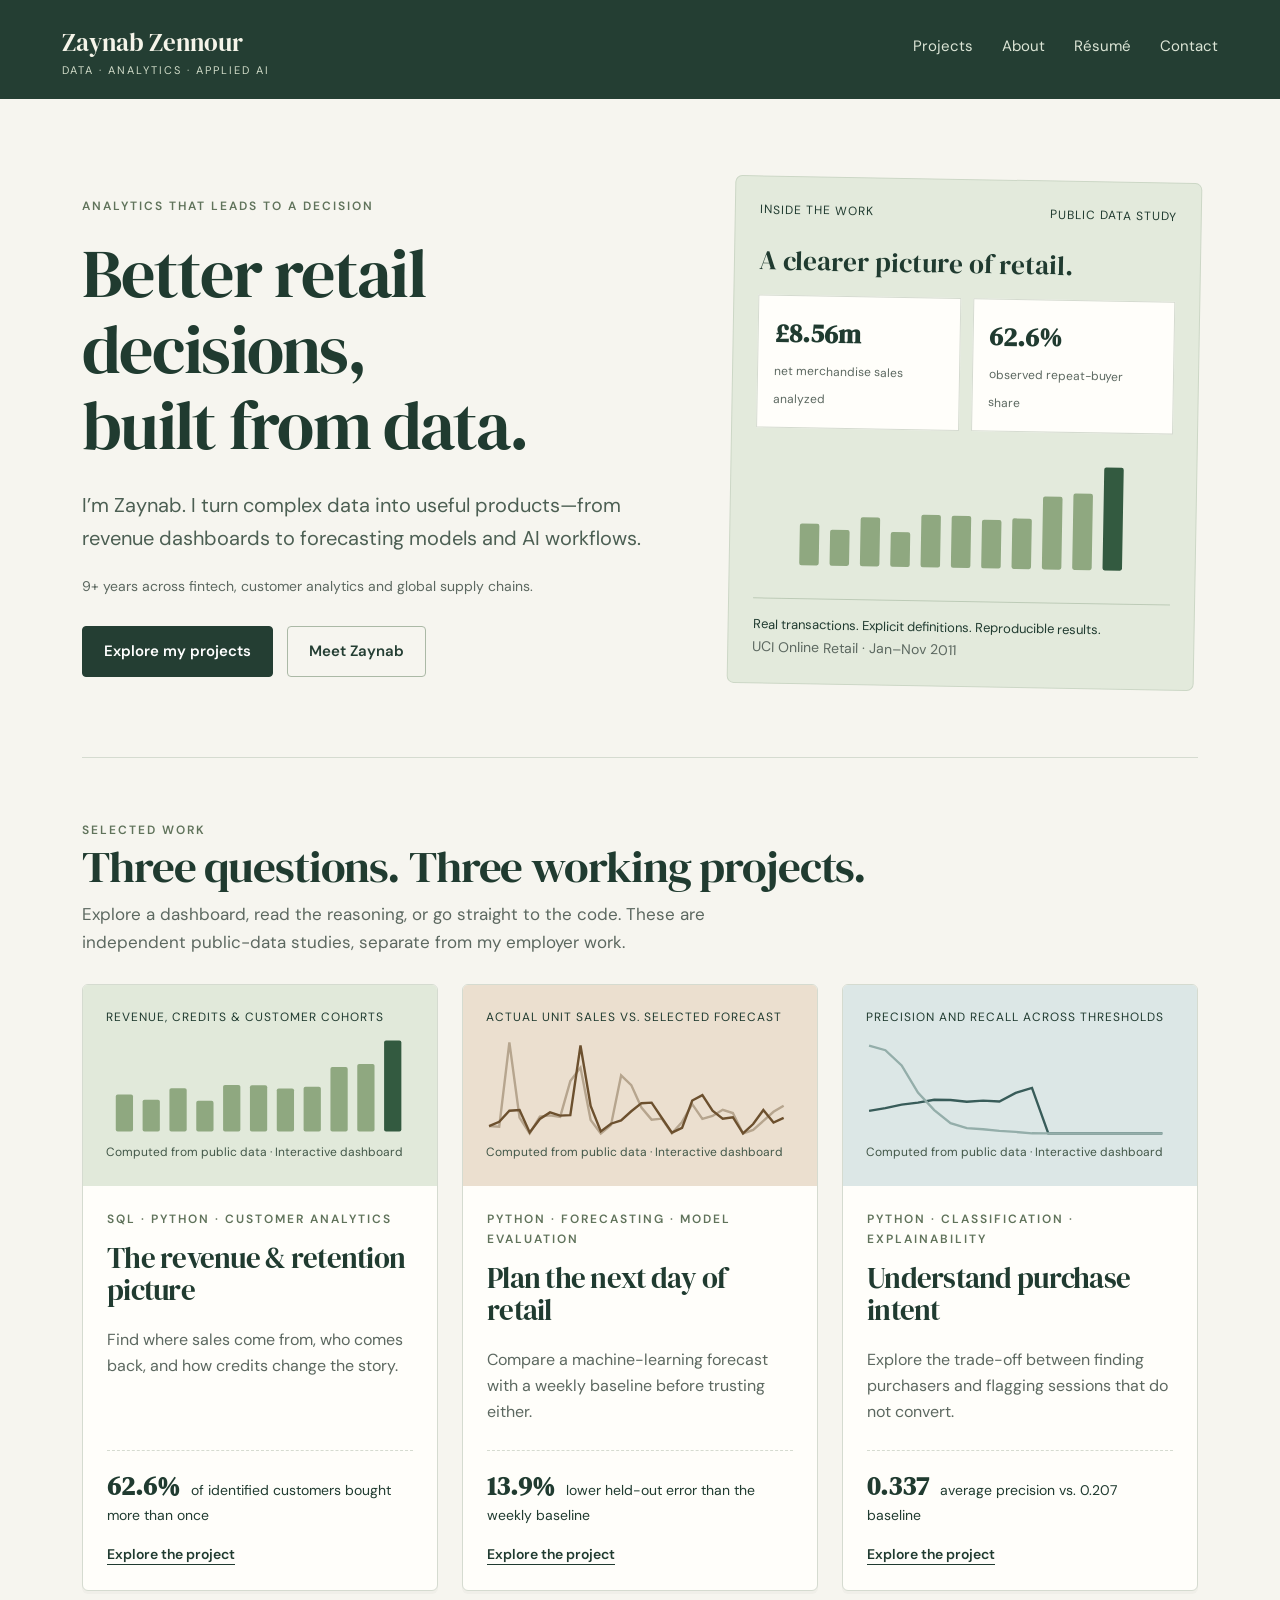
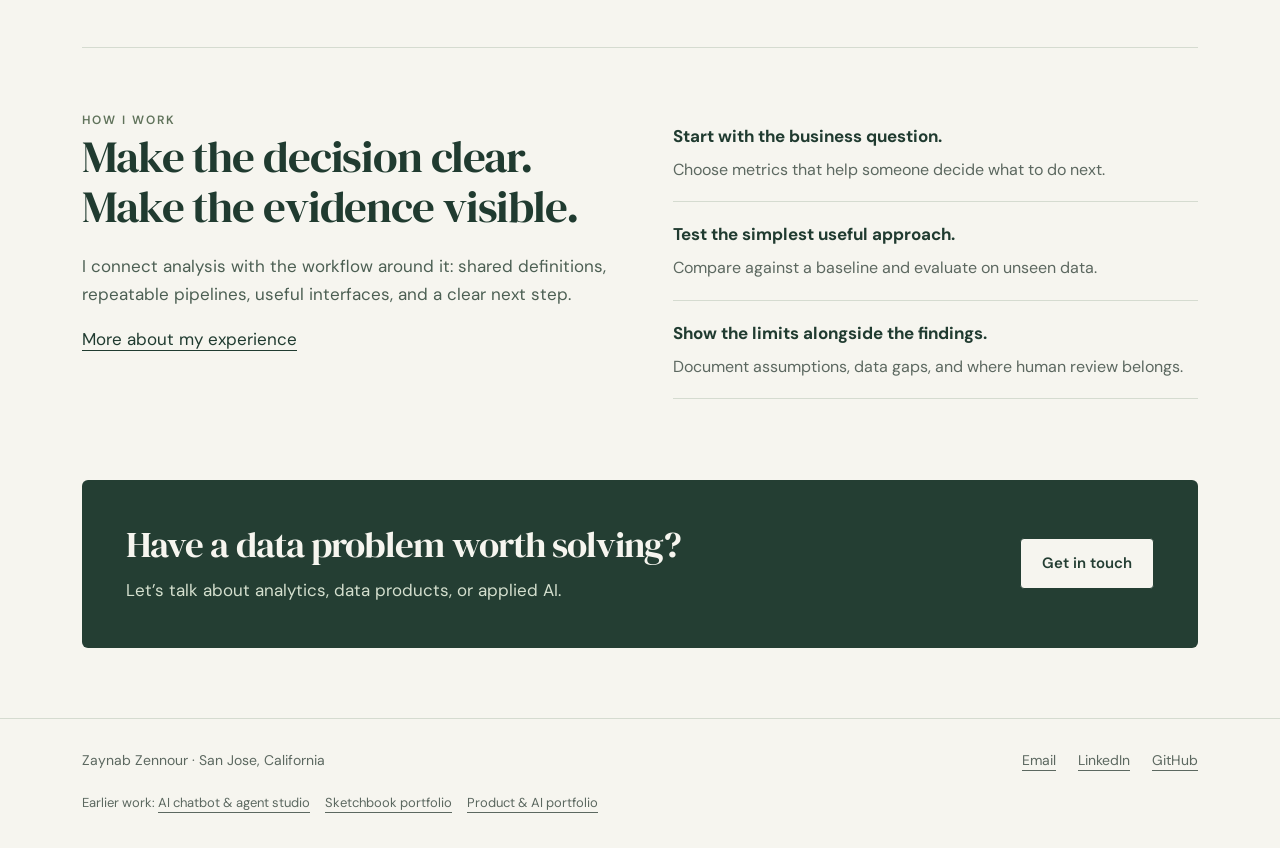
==== index.html @ 87b40669 "Publish retail and ecommerce portfolio with interactive case studies Add the separate portfolio, sha" ====
<!doctype html><html lang="en"><head><meta charset="utf-8"><meta name="viewport" content="width=device-width, initial-scale=1"><meta name="theme-color" content="#243e33"><meta name="description" content="Zaynab Zennour builds data products for retail, ecommerce and operations. Explore reproducible analytics and machine-learning projects with interactive dashboards."><meta property="og:title" content="Data, analytics &amp; applied AI · Zaynab Zennour"><meta property="og:description" content="Clear questions. Working projects. Evidence you can explore."><title>Data, analytics &amp; applied AI · Zaynab Zennour</title><link rel="icon" href="favicon.svg"><link rel="stylesheet" href="style.css"><link rel="canonical" href="https://hellozaynabz-art.github.io/commerce-data-portfolio/index.html"></head><body><a class="skip" href="#main">Skip to content</a><header class="site-head"><div class="nav-wrap"><a class="brand" href="index.html">Zaynab Zennour<small>DATA · ANALYTICS · APPLIED AI</small></a><nav aria-label="Main navigation"><a href="projects.html">Projects</a><a href="about.html">About</a><a href="resume.pdf">Résumé</a><a href="contact.html">Contact</a></nav></div></header><main id="main" class="wrap"><section class="hero hero-grid"><div><span class="eyebrow">Analytics that leads to a decision</span><h1>Better retail decisions,<br>built from data.</h1><p class="lead">I’m Zaynab. I turn complex data into useful products—from revenue dashboards to forecasting models and AI workflows.</p><p class="subtle">9+ years across fintech, customer analytics and global supply chains.</p><div class="actions"><a class="button" href="projects.html">Explore my projects</a><a class="button secondary" href="about.html">Meet Zaynab</a></div></div><div class="hero-art" aria-label="Preview of the retail revenue project"><div class="art-label"><span>Inside the work</span><span>Public data study</span></div><div class="mini-title">A clearer picture of retail.</div><div class="mini-grid"><div class="mini-tile"><strong>£8.56m</strong><span>net merchandise sales analyzed</span></div><div class="mini-tile"><strong>62.6%</strong><span>observed repeat-buyer share</span></div></div><svg viewBox="0 0 315 120" role="img" aria-label="Monthly net sales, January to November 2011"><rect x="7" y="69.51" width="18" height="38.49" rx="2" fill="#8fa880"/><rect x="35" y="74.78" width="18" height="33.22" rx="2" fill="#8fa880"/><rect x="63" y="62.80" width="18" height="45.20" rx="2" fill="#8fa880"/><rect x="91" y="75.93" width="18" height="32.07" rx="2" fill="#8fa880"/><rect x="119" y="59.38" width="18" height="48.62" rx="2" fill="#8fa880"/><rect x="147" y="59.84" width="18" height="48.16" rx="2" fill="#8fa880"/><rect x="175" y="63.06" width="18" height="44.94" rx="2" fill="#8fa880"/><rect x="203" y="61.37" width="18" height="46.63" rx="2" fill="#8fa880"/><rect x="231" y="40.73" width="18" height="67.27" rx="2" fill="#8fa880"/><rect x="259" y="37.47" width="18" height="70.53" rx="2" fill="#8fa880"/><rect x="287" y="13.00" width="18" height="95.00" rx="2" fill="#335a40"/></svg><div class="art-foot">Real transactions. Explicit definitions. Reproducible results.<br><span class="subtle">UCI Online Retail · Jan–Nov 2011</span></div></div></section><section class="section"><div class="section-top"><div><span class="eyebrow">Selected work</span><h2>Three questions. Three working projects.</h2><p>Explore a dashboard, read the reasoning, or go straight to the code. These are independent public-data studies, separate from my employer work.</p></div></div><div class="project-grid"><article class="project-card" data-category="analytics"><a href="revenue-retention.html"><div class="preview "><div class="top">Revenue, credits & customer cohorts</div><svg viewBox="0 0 315 120" role="img" aria-label="Monthly net sales, January to November 2011"><rect x="7" y="69.51" width="18" height="38.49" rx="2" fill="#8fa880"/><rect x="35" y="74.78" width="18" height="33.22" rx="2" fill="#8fa880"/><rect x="63" y="62.80" width="18" height="45.20" rx="2" fill="#8fa880"/><rect x="91" y="75.93" width="18" height="32.07" rx="2" fill="#8fa880"/><rect x="119" y="59.38" width="18" height="48.62" rx="2" fill="#8fa880"/><rect x="147" y="59.84" width="18" height="48.16" rx="2" fill="#8fa880"/><rect x="175" y="63.06" width="18" height="44.94" rx="2" fill="#8fa880"/><rect x="203" y="61.37" width="18" height="46.63" rx="2" fill="#8fa880"/><rect x="231" y="40.73" width="18" height="67.27" rx="2" fill="#8fa880"/><rect x="259" y="37.47" width="18" height="70.53" rx="2" fill="#8fa880"/><rect x="287" y="13.00" width="18" height="95.00" rx="2" fill="#335a40"/></svg><small>Computed from public data · Interactive dashboard</small></div><div class="card-copy"><span class="eyebrow">SQL · Python · Customer analytics</span><h3>The revenue & retention picture</h3><p>Find where sales come from, who comes back, and how credits change the story.</p><div class="card-stat"><strong>62.6%</strong> of identified customers bought more than once</div><span class="card-link">Explore the project</span></div></a></article><article class="project-card" data-category="forecasting"><a href="demand-planning.html"><div class="preview copper"><div class="top">Actual unit sales vs. selected forecast</div><svg viewBox="0 0 315 120" role="img" aria-label="Actual and forecast unit sales over November 2011"><polyline points="0.00,102.41 10.60,103.04 21.20,15.00 31.80,93.42 42.40,110.00 53.00,92.48 63.60,91.17 74.20,92.68 84.80,55.44 95.40,41.26 106.00,95.88 116.60,110.00 127.20,101.42 137.80,49.47 148.40,59.57 159.00,83.06 169.60,95.61 180.20,94.62 190.80,110.00 201.40,98.02 212.00,79.45 222.60,94.93 233.20,91.74 243.80,85.31 254.40,88.76 265.00,110.00 275.60,106.34 286.20,96.92 296.80,87.45 307.40,81.07" fill="none" stroke="#b6a58e" stroke-width="2.5"/><polyline points="0.00,102.34 10.60,97.82 21.20,86.36 31.80,85.55 42.40,108.92 53.00,94.97 63.60,88.09 74.20,91.46 84.80,90.86 95.40,18.25 106.00,81.30 116.60,107.93 127.20,99.88 137.80,96.36 148.40,86.88 159.00,78.45 169.60,77.86 180.20,93.63 190.80,109.25 201.40,104.21 212.00,75.70 222.60,70.10 233.20,86.27 243.80,94.56 254.40,93.10 265.00,110.00 275.60,100.22 286.20,85.57 296.80,98.69 307.40,93.78" fill="none" stroke="#6c502e" stroke-width="2.5"/></svg><small>Computed from public data · Interactive dashboard</small></div><div class="card-copy"><span class="eyebrow">Python · Forecasting · Model evaluation</span><h3>Plan the next day of retail</h3><p>Compare a machine-learning forecast with a weekly baseline before trusting either.</p><div class="card-stat"><strong>13.9%</strong> lower held-out error than the weekly baseline</div><span class="card-link">Explore the project</span></div></a></article><article class="project-card" data-category="machine-learning"><a href="conversion-intelligence.html"><div class="preview blue"><div class="top">Precision and recall across thresholds</div><svg viewBox="0 0 315 120" role="img" aria-label="Precision and recall across decision thresholds"><polyline points="0.00,86.55 17.00,83.63 34.00,79.90 51.00,77.84 68.00,74.85 85.00,75.13 102.00,76.98 119.00,75.74 136.00,76.69 153.00,67.78 170.00,62.50 187.00,110.00 204.00,110.00 221.00,110.00 238.00,110.00 255.00,110.00 272.00,110.00 289.00,110.00 306.00,110.00" fill="none" stroke="#385c59" stroke-width="2.5"/><polyline points="0.00,18.31 17.00,23.18 34.00,39.04 51.00,67.46 68.00,85.76 85.00,99.39 102.00,104.45 119.00,105.72 136.00,107.37 153.00,108.44 170.00,109.90 187.00,110.00 204.00,110.00 221.00,110.00 238.00,110.00 255.00,110.00 272.00,110.00 289.00,110.00 306.00,110.00" fill="none" stroke="#94aeaa" stroke-width="2.5"/></svg><small>Computed from public data · Interactive dashboard</small></div><div class="card-copy"><span class="eyebrow">Python · Classification · Explainability</span><h3>Understand purchase intent</h3><p>Explore the trade-off between finding purchasers and flagging sessions that do not convert.</p><div class="card-stat"><strong>0.337</strong> average precision vs. 0.207 baseline</div><span class="card-link">Explore the project</span></div></a></article></div></section><section class="section split"><div><span class="eyebrow">How I work</span><h2>Make the decision clear.<br>Make the evidence visible.</h2><p>I connect analysis with the workflow around it: shared definitions, repeatable pipelines, useful interfaces, and a clear next step.</p><a href="about.html">More about my experience</a></div><ul class="principles"><li><strong>Start with the business question.</strong><span>Choose metrics that help someone decide what to do next.</span></li><li><strong>Test the simplest useful approach.</strong><span>Compare against a baseline and evaluate on unseen data.</span></li><li><strong>Show the limits alongside the findings.</strong><span>Document assumptions, data gaps, and where human review belongs.</span></li></ul></section><section class="contact-band"><div><h2>Have a data problem worth solving?</h2><p>Let’s talk about analytics, data products, or applied AI.</p></div><a class="button" href="contact.html">Get in touch</a></section></main><footer class="footer"><div class="wrap"><div class="footer-row"><span>Zaynab Zennour · San Jose, California</span><div class="footer-links"><a href="mailto:hello.zaynabz@gmail.com">Email</a><a href="https://www.linkedin.com/in/zaynab-zennour/">LinkedIn</a><a href="https://github.com/hellozaynabz-art/commerce-data-portfolio">GitHub</a></div></div><div class="previous">Earlier work: <a href="https://hellozaynabz-art.github.io/analytics-portfolio/ai-products.html">AI chatbot &amp; agent studio</a><a href="https://hellozaynabz-art.github.io/Profile_resume/">Sketchbook portfolio</a><a href="https://hellozaynabz-art.github.io/product-ai-portfolio/">Product &amp; AI portfolio</a></div></div></footer><script src="app.js" defer></script></body></html>
---- style.css ----
@import url('https://fonts.googleapis.com/css2?family=DM+Sans:wght@400;500;600;700&family=DM+Serif+Display&display=swap');
:root{--forest:#243e33;--ink:#203b30;--paper:#f6f5ef;--white:#fffefa;--muted:#5c6860;--line:#d5dbd0;--sage:#dce7d7;--accent:#ab6b39;--serif:'DM Serif Display',Georgia,serif;--sans:'DM Sans',Arial,sans-serif}*{box-sizing:border-box}html{scroll-behavior:smooth}body{margin:0;background:var(--paper);color:var(--ink);font-family:var(--sans);font-size:17px;line-height:1.65}a{color:inherit;text-underline-offset:5px}button,input,select{font:inherit}button,a,select,input{touch-action:manipulation}a:focus-visible,button:focus-visible,select:focus-visible,input:focus-visible,summary:focus-visible{outline:3px solid #a9602c;outline-offset:5px}button{cursor:pointer}.skip{position:absolute;top:-100px;left:16px;background:white;padding:10px;z-index:10}.skip:focus{top:8px}.site-head{background:var(--forest);color:#f5f4e9}.nav-wrap{max-width:1220px;margin:auto;display:flex;align-items:center;justify-content:space-between;padding:22px 32px;gap:20px}.brand{text-decoration:none;font-family:var(--serif);font-size:25px;white-space:nowrap}.brand small{font:11px var(--sans);letter-spacing:2px;display:block;color:#d0dbc8}.nav-wrap nav{display:flex;gap:29px;align-items:center;font-size:15px}.nav-wrap nav a{text-decoration:none;color:#dce5d6;padding-bottom:5px;border-bottom:1px solid transparent}.nav-wrap nav a:hover,.nav-wrap nav a[aria-current=page]{color:white;border-color:#c2d2ab}.wrap{max-width:1180px;margin:auto;padding:0 32px}h1,h2,h3{font-family:var(--serif);font-weight:400;line-height:1.12;letter-spacing:-.025em}h1{font-size:clamp(42px,5.5vw,72px);margin:18px 0 25px;max-width:900px}h2{font-size:clamp(31px,3.5vw,46px);margin:0 0 20px}h3{font-size:27px;margin:12px 0}.eyebrow{font-size:12px;font-weight:600;letter-spacing:2px;text-transform:uppercase;color:#60735b}.hero{padding:80px 0 70px}.hero-grid{display:grid;grid-template-columns:1.25fr 1fr;align-items:center;gap:65px}.lead{font-size:20px;color:#4c5f53;max-width:760px;line-height:1.65}.hero .lead{max-width:630px}.actions{display:flex;gap:14px;align-items:center;flex-wrap:wrap;margin:28px 0 0}.button{display:inline-flex;align-items:center;justify-content:center;padding:12px 21px;border:1px solid var(--forest);border-radius:4px;background:var(--forest);color:white;text-decoration:none;font-size:15px;font-weight:600;min-height:48px}.button:hover{background:#385947}.button.secondary{background:transparent;color:var(--forest);border-color:#abb9a6}.button.secondary:hover{background:#e4eadf}.subtle{color:var(--muted);font-size:14px}.hero-art{background:#e3eadc;padding:24px;border:1px solid #ccd7c6;border-radius:7px;transform:rotate(1deg)}.art-label{display:flex;justify-content:space-between;gap:20px;font-size:12px;letter-spacing:1px;text-transform:uppercase}.hero-art .mini-title{font-family:var(--serif);font-size:27px;margin:18px 0 12px}.hero-art .mini-grid{display:grid;grid-template-columns:1fr 1fr;gap:12px}.mini-tile{padding:16px;background:var(--white);border:1px solid var(--line)}.mini-tile strong{font-family:var(--serif);font-size:26px;display:block}.mini-tile span{font-size:12px;color:var(--muted)}.hero-art svg{display:block;width:100%;height:130px;margin:20px 0}.art-foot{font-size:13px;border-top:1px solid #bdcbb7;padding-top:15px}.section{padding:56px 0;border-top:1px solid var(--line)}.section-top{display:flex;align-items:end;justify-content:space-between;gap:25px;margin-bottom:28px}.section-top h2{margin-bottom:8px}.section-top p{margin:0;max-width:700px;color:var(--muted)}.project-grid{display:grid;grid-template-columns:repeat(3,1fr);gap:24px}.project-card{border:1px solid var(--line);background:var(--white);border-radius:6px;overflow:hidden;box-shadow:0 3px 0 #233e3307;display:flex;flex-direction:column}.project-card[hidden]{display:none}.project-card:hover{border-color:#8c9f80}.project-card>a{text-decoration:none;display:flex;flex-direction:column;height:100%}.preview{background:#e1e9da;padding:23px;min-height:200px;display:flex;flex-direction:column;justify-content:space-between}.preview.copper{background:#ebdfcf}.preview.blue{background:#dce7e6}.preview .top{font-size:12px;letter-spacing:1px;text-transform:uppercase}.preview svg{width:100%;height:115px;display:block}.preview small{font-size:12px;color:#425748}.card-copy{padding:24px;display:flex;flex-direction:column;flex:1}.card-copy h3{font-size:29px}.card-copy p{font-size:16px;color:var(--muted);margin:8px 0 24px}.card-stat{border-top:1px dashed var(--line);padding-top:17px;margin-top:auto;font-size:14px;line-height:1.45}.card-stat strong{font-size:26px;font-family:var(--serif);margin-right:7px}.card-link{margin-top:17px;font-size:14px;font-weight:600;text-decoration:underline}.filters{display:flex;gap:9px;flex-wrap:wrap;margin:32px 0}.filters button{border-radius:30px;padding:7px 17px;border:1px solid #bdc9b8;background:transparent;color:var(--ink);font-size:14px}.filters button[aria-pressed=true]{background:var(--forest);color:white}.split{display:grid;grid-template-columns:1fr 1fr;gap:65px}.split p{color:#4c5f53}.principles{padding:0;list-style:none;margin:0}.principles li{border-bottom:1px solid var(--line);padding:18px 0}.principles strong{display:block;margin-bottom:5px}.principles span{color:var(--muted);font-size:16px}.contact-band{background:var(--forest);color:var(--paper);padding:44px;border-radius:6px;display:flex;align-items:center;justify-content:space-between;gap:25px;margin:25px 0 70px}.contact-band h2{font-size:37px;margin:0 0 10px}.contact-band p{margin:0;color:#d4dfce}.contact-band .button{background:var(--paper);color:var(--forest);white-space:nowrap}.footer{border-top:1px solid var(--line);font-size:14px;padding:30px 0 35px;color:var(--muted)}.footer-row{display:flex;justify-content:space-between;gap:20px;flex-wrap:wrap}.footer-links{display:flex;gap:22px;flex-wrap:wrap}.previous{margin-top:20px;font-size:13px}.previous a{margin-right:15px}.about-grid{display:grid;grid-template-columns:270px 1fr;gap:70px}.identity{background:#dce5d4;border:1px solid #bdcbb5;aspect-ratio:4/5;display:flex;flex-direction:column;justify-content:space-between;padding:25px}.identity .monogram{font-family:var(--serif);font-size:110px;letter-spacing:-8px}.identity span{font-size:13px;letter-spacing:2px;text-transform:uppercase}.identity strong{font-size:20px;font-weight:500}.about-note{font-size:14px;color:var(--muted);margin-top:20px}.timeline{list-style:none;padding:0;margin:30px 0}.timeline li{display:grid;grid-template-columns:190px 1fr;gap:35px;border-top:1px solid var(--line);padding:27px 0}.timeline time{font-size:14px;color:var(--muted)}.timeline h3{margin:0 0 8px}.timeline p{margin:5px 0}.tags{display:flex;gap:8px;flex-wrap:wrap;margin-top:18px}.tag{border:1px solid var(--line);border-radius:4px;padding:4px 10px;font-size:13px}.crumb{font-size:14px;margin-bottom:27px}.case-hero{padding:55px 0 38px}.case-hero h1{font-size:clamp(40px,5.5vw,65px);max-width:850px}.case-facts{display:flex;gap:22px;flex-wrap:wrap;margin-top:25px;padding:20px 0;border-top:1px solid var(--line);border-bottom:1px solid var(--line);font-size:14px}.case-facts strong{display:block;font-size:12px;text-transform:uppercase;letter-spacing:1px;margin-bottom:4px}.dashboard{background:var(--white);border:1px solid #c8d2c0;border-radius:6px;padding:30px;margin-bottom:55px}.dash-title{display:flex;justify-content:space-between;align-items:start;gap:20px}.dash-title h2{font-size:31px;margin-bottom:7px}.dash-title p{font-size:14px;color:var(--muted);margin:0}.live-badge{font-size:12px;background:#e3ecd9;padding:5px 10px;border-radius:4px;white-space:nowrap}.controls{display:flex;gap:20px;flex-wrap:wrap;margin:23px 0}.field{display:flex;flex-direction:column;gap:6px;min-width:180px;flex:1}.field label{font-size:14px;font-weight:600}.field select,.field input{width:100%;border:1px solid #abb9a6;background:white;border-radius:4px;padding:10px 12px;color:var(--ink);min-height:45px}.field select{appearance:none;padding-right:40px;background-image:url("data:image/svg+xml,%3Csvg width='12' height='8' xmlns='http://www.w3.org/2000/svg'%3E%3Cpath d='m1 1 5 5 5-5' fill='none' stroke='%23243e33' stroke-width='2'/%3E%3C/svg%3E");background-repeat:no-repeat;background-position:right 14px center}.kpis{display:grid;grid-template-columns:repeat(4,1fr);border:1px solid var(--line);margin:22px 0 28px}.kpi{padding:18px;border-right:1px solid var(--line)}.kpi:last-child{border:0}.kpi strong{display:block;font-family:var(--serif);font-size:31px;line-height:1.3}.kpi span{font-size:13px;color:var(--muted)}.chart-panel{border:1px solid #e1e5db;padding:20px;background:#fafbf7}.chart-panel h3{font:600 16px var(--sans);margin:0 0 18px}.chart{width:100%;height:auto;display:block}.chart text{font-family:var(--sans);fill:#53624f;font-size:12px}.legend{display:flex;gap:20px;flex-wrap:wrap;font-size:13px;margin-top:12px}.legend span:before{content:'';display:inline-block;width:15px;height:3px;background:var(--forest);margin-right:7px;vertical-align:middle}.legend .baseline:before{background:#aa774b}.legend .actual:before{background:#a2b68a}.note{padding:16px 20px;background:#edf1e7;border-left:3px solid #819975;font-size:14px;margin:20px 0}.small-heading{font:600 17px var(--sans);letter-spacing:0}.dash-bottom{display:grid;grid-template-columns:1fr 1fr;gap:25px;margin-top:25px}.bar-row{display:grid;grid-template-columns:140px 1fr 50px;align-items:center;gap:10px;font-size:13px;margin:15px 0}.bar-track{background:#edf1e7;height:13px}.bar-fill{height:100%;background:#63835b}.table-scroll{overflow:auto;max-height:400px}table{border-collapse:collapse;width:100%;font-size:14px}th,td{text-align:left;padding:10px 12px;border-bottom:1px solid var(--line);white-space:nowrap}th{background:#ecf1e6;font-weight:600;position:sticky;top:0}caption{text-align:left;font-size:14px;padding:10px 0;color:var(--muted)}details{border-top:1px solid var(--line);padding:17px 0;margin-top:17px}summary{cursor:pointer;font-size:15px;font-weight:600}.case-body{display:grid;grid-template-columns:220px 1fr;gap:45px;margin:20px 0 55px}.case-body h2{font-size:29px}.case-body p{margin-top:0}.case-body li{margin-bottom:12px}.finding{padding:20px;background:#e5eddf;border:1px solid #cad6c0;margin-bottom:16px}.finding strong{display:block;font-size:19px}.finding p{font-size:15px;color:#4e624e;margin:8px 0 0}.flow{display:flex;flex-wrap:wrap;gap:10px;margin:22px 0}.flow span{background:#edf0e7;border:1px solid var(--line);padding:10px 15px;font-size:14px}.threshold-input{accent-color:var(--forest)}.matrix{display:grid;grid-template-columns:1fr 1fr;gap:10px;margin:18px 0}.matrix div{padding:14px;background:#e4eddb}.matrix div:nth-child(2),.matrix div:nth-child(3){background:#f1e8dc}.matrix strong{display:block;font-family:var(--serif);font-size:29px}.matrix span{font-size:13px}.error{background:#fff1e6;padding:24px;border:1px solid #b78963}.download{font-size:14px;font-weight:600;border:0;border-bottom:1px solid var(--forest);background:transparent;padding:3px 0;color:var(--ink)}.contact-page{max-width:760px;min-height:65vh}.contact-links{list-style:none;padding:0}.contact-links li{padding:20px 0;border-top:1px solid var(--line)}.contact-links span{display:block;font-size:13px;color:var(--muted)}@media(min-width:1100px){.hero-grid h1{font-size:68px}}@media(max-width:900px){.hero-grid{grid-template-columns:1fr;gap:35px}.hero-art{max-width:620px;transform:none}.project-grid{grid-template-columns:1fr 1fr}.project-card:last-child{grid-column:1/-1;max-width:560px}.about-grid{grid-template-columns:190px 1fr;gap:35px}.identity .monogram{font-size:80px}.split{gap:30px}.case-body{grid-template-columns:1fr;gap:5px}.kpi strong{font-size:26px}}@media(max-width:600px){body{font-size:16px}.wrap{padding:0 22px}.nav-wrap{padding:18px 22px;align-items:flex-start;flex-direction:column;gap:17px}.nav-wrap nav{gap:23px;font-size:14px}.brand{font-size:23px}.brand small{display:inline;margin-left:10px;font-size:9px}.hero{padding:45px 0}.hero h1{font-size:45px}.lead{font-size:18px}.hero-art{padding:18px}.project-grid,.split,.about-grid,.dash-bottom{grid-template-columns:1fr}.project-card:last-child{max-width:none}.section{padding:38px 0}.section-top{align-items:start;flex-direction:column;gap:10px}.contact-band{padding:27px;align-items:start;flex-direction:column;margin-bottom:45px}.contact-band h2{font-size:30px}.identity{aspect-ratio:auto;min-height:230px}.identity .monogram{font-size:90px}.timeline li{grid-template-columns:1fr;gap:10px}.dashboard{padding:18px}.dash-title{flex-direction:column;gap:10px}.kpis{grid-template-columns:1fr 1fr}.kpi{border-bottom:1px solid var(--line);padding:14px}.kpi:nth-child(2){border-right:0}.kpi:nth-child(3),.kpi:nth-child(4){border-bottom:0}.kpi strong{font-size:26px}.chart-panel{padding:12px}.case-hero{padding-top:35px}.case-hero h1{font-size:42px}.case-facts{gap:16px}.field{min-width:140px}.bar-row{grid-template-columns:110px 1fr 45px;font-size:12px}.footer-row{flex-direction:column}.flow span{font-size:13px}.case-body{margin-bottom:38px}}@media(prefers-reduced-motion:reduce){html{scroll-behavior:auto}*{transition:none!important}}

.bar-row>span{overflow-wrap:anywhere}

.dash-bottom>section,.split>div,.about-grid>div,.hero-grid>div,.project-card{min-width:0}
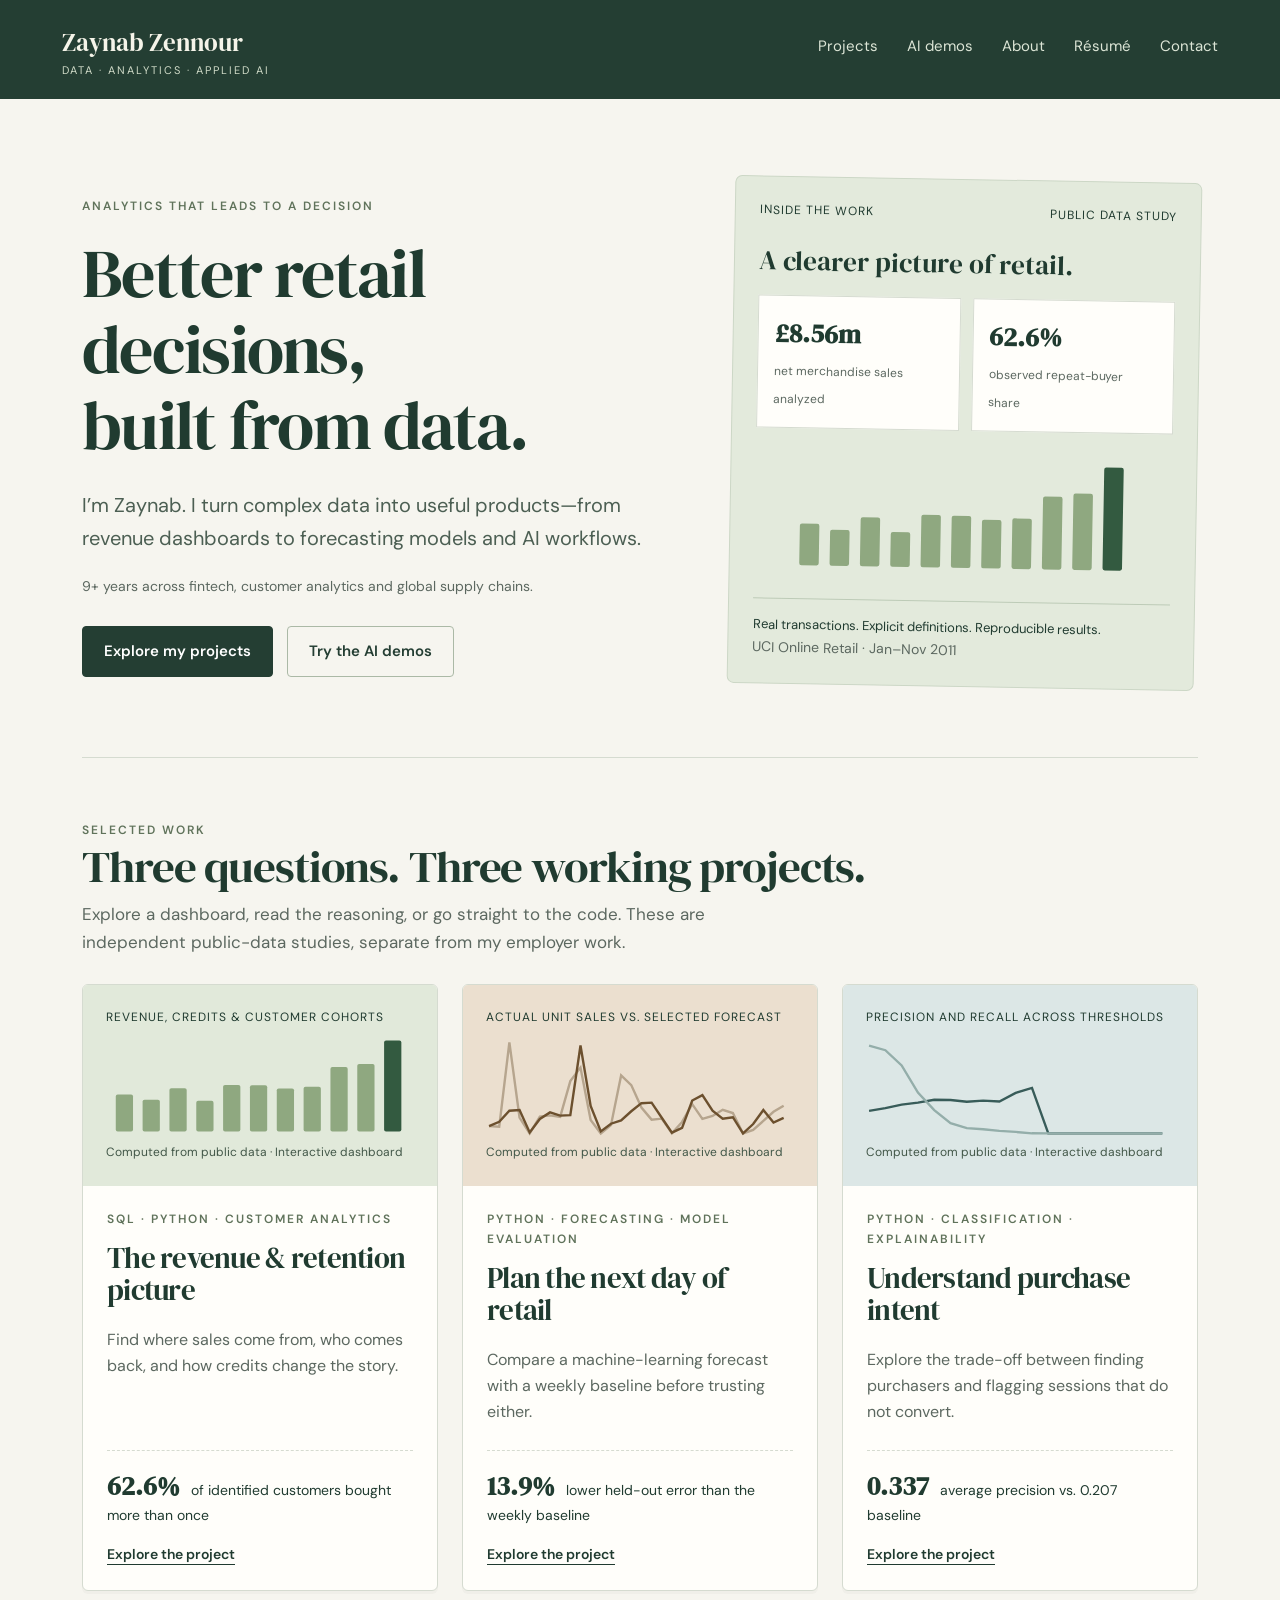
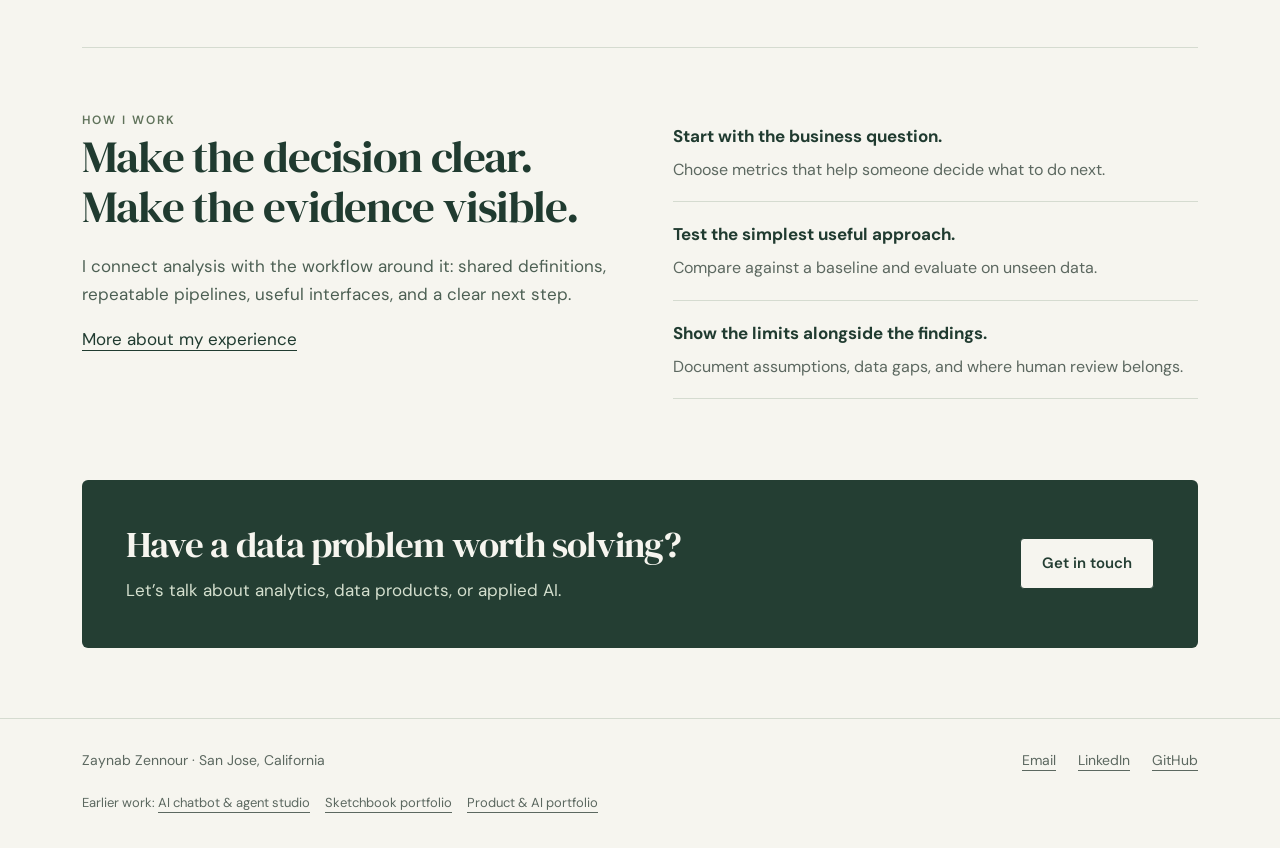
==== commit f05693c2: "Add live chatbot, agent, skill, and retail plugin demos Add one mobile-friendly AI demos page with f" ====
--- a/index.html
+++ b/index.html
@@ -1 +1 @@
-<!doctype html><html lang="en"><head><meta charset="utf-8"><meta name="viewport" content="width=device-width, initial-scale=1"><meta name="theme-color" content="#243e33"><meta name="description" content="Zaynab Zennour builds data products for retail, ecommerce and operations. Explore reproducible analytics and machine-learning projects with interactive dashboards."><meta property="og:title" content="Data, analytics &amp; applied AI · Zaynab Zennour"><meta property="og:description" content="Clear questions. Working projects. Evidence you can explore."><title>Data, analytics &amp; applied AI · Zaynab Zennour</title><link rel="icon" href="favicon.svg"><link rel="stylesheet" href="style.css"><link rel="canonical" href="https://hellozaynabz-art.github.io/commerce-data-portfolio/index.html"></head><body><a class="skip" href="#main">Skip to content</a><header class="site-head"><div class="nav-wrap"><a class="brand" href="index.html">Zaynab Zennour<small>DATA · ANALYTICS · APPLIED AI</small></a><nav aria-label="Main navigation"><a href="projects.html">Projects</a><a href="about.html">About</a><a href="resume.pdf">Résumé</a><a href="contact.html">Contact</a></nav></div></header><main id="main" class="wrap"><section class="hero hero-grid"><div><span class="eyebrow">Analytics that leads to a decision</span><h1>Better retail decisions,<br>built from data.</h1><p class="lead">I’m Zaynab. I turn complex data into useful products—from revenue dashboards to forecasting models and AI workflows.</p><p class="subtle">9+ years across fintech, customer analytics and global supply chains.</p><div class="actions"><a class="button" href="projects.html">Explore my projects</a><a class="button secondary" href="about.html">Meet Zaynab</a></div></div><div class="hero-art" aria-label="Preview of the retail revenue project"><div class="art-label"><span>Inside the work</span><span>Public data study</span></div><div class="mini-title">A clearer picture of retail.</div><div class="mini-grid"><div class="mini-tile"><strong>£8.56m</strong><span>net merchandise sales analyzed</span></div><div class="mini-tile"><strong>62.6%</strong><span>observed repeat-buyer share</span></div></div><svg viewBox="0 0 315 120" role="img" aria-label="Monthly net sales, January to November 2011"><rect x="7" y="69.51" width="18" height="38.49" rx="2" fill="#8fa880"/><rect x="35" y="74.78" width="18" height="33.22" rx="2" fill="#8fa880"/><rect x="63" y="62.80" width="18" height="45.20" rx="2" fill="#8fa880"/><rect x="91" y="75.93" width="18" height="32.07" rx="2" fill="#8fa880"/><rect x="119" y="59.38" width="18" height="48.62" rx="2" fill="#8fa880"/><rect x="147" y="59.84" width="18" height="48.16" rx="2" fill="#8fa880"/><rect x="175" y="63.06" width="18" height="44.94" rx="2" fill="#8fa880"/><rect x="203" y="61.37" width="18" height="46.63" rx="2" fill="#8fa880"/><rect x="231" y="40.73" width="18" height="67.27" rx="2" fill="#8fa880"/><rect x="259" y="37.47" width="18" height="70.53" rx="2" fill="#8fa880"/><rect x="287" y="13.00" width="18" height="95.00" rx="2" fill="#335a40"/></svg><div class="art-foot">Real transactions. Explicit definitions. Reproducible results.<br><span class="subtle">UCI Online Retail · Jan–Nov 2011</span></div></div></section><section class="section"><div class="section-top"><div><span class="eyebrow">Selected work</span><h2>Three questions. Three working projects.</h2><p>Explore a dashboard, read the reasoning, or go straight to the code. These are independent public-data studies, separate from my employer work.</p></div></div><div class="project-grid"><article class="project-card" data-category="analytics"><a href="revenue-retention.html"><div class="preview "><div class="top">Revenue, credits & customer cohorts</div><svg viewBox="0 0 315 120" role="img" aria-label="Monthly net sales, January to November 2011"><rect x="7" y="69.51" width="18" height="38.49" rx="2" fill="#8fa880"/><rect x="35" y="74.78" width="18" height="33.22" rx="2" fill="#8fa880"/><rect x="63" y="62.80" width="18" height="45.20" rx="2" fill="#8fa880"/><rect x="91" y="75.93" width="18" height="32.07" rx="2" fill="#8fa880"/><rect x="119" y="59.38" width="18" height="48.62" rx="2" fill="#8fa880"/><rect x="147" y="59.84" width="18" height="48.16" rx="2" fill="#8fa880"/><rect x="175" y="63.06" width="18" height="44.94" rx="2" fill="#8fa880"/><rect x="203" y="61.37" width="18" height="46.63" rx="2" fill="#8fa880"/><rect x="231" y="40.73" width="18" height="67.27" rx="2" fill="#8fa880"/><rect x="259" y="37.47" width="18" height="70.53" rx="2" fill="#8fa880"/><rect x="287" y="13.00" width="18" height="95.00" rx="2" fill="#335a40"/></svg><small>Computed from public data · Interactive dashboard</small></div><div class="card-copy"><span class="eyebrow">SQL · Python · Customer analytics</span><h3>The revenue & retention picture</h3><p>Find where sales come from, who comes back, and how credits change the story.</p><div class="card-stat"><strong>62.6%</strong> of identified customers bought more than once</div><span class="card-link">Explore the project</span></div></a></article><article class="project-card" data-category="forecasting"><a href="demand-planning.html"><div class="preview copper"><div class="top">Actual unit sales vs. selected forecast</div><svg viewBox="0 0 315 120" role="img" aria-label="Actual and forecast unit sales over November 2011"><polyline points="0.00,102.41 10.60,103.04 21.20,15.00 31.80,93.42 42.40,110.00 53.00,92.48 63.60,91.17 74.20,92.68 84.80,55.44 95.40,41.26 106.00,95.88 116.60,110.00 127.20,101.42 137.80,49.47 148.40,59.57 159.00,83.06 169.60,95.61 180.20,94.62 190.80,110.00 201.40,98.02 212.00,79.45 222.60,94.93 233.20,91.74 243.80,85.31 254.40,88.76 265.00,110.00 275.60,106.34 286.20,96.92 296.80,87.45 307.40,81.07" fill="none" stroke="#b6a58e" stroke-width="2.5"/><polyline points="0.00,102.34 10.60,97.82 21.20,86.36 31.80,85.55 42.40,108.92 53.00,94.97 63.60,88.09 74.20,91.46 84.80,90.86 95.40,18.25 106.00,81.30 116.60,107.93 127.20,99.88 137.80,96.36 148.40,86.88 159.00,78.45 169.60,77.86 180.20,93.63 190.80,109.25 201.40,104.21 212.00,75.70 222.60,70.10 233.20,86.27 243.80,94.56 254.40,93.10 265.00,110.00 275.60,100.22 286.20,85.57 296.80,98.69 307.40,93.78" fill="none" stroke="#6c502e" stroke-width="2.5"/></svg><small>Computed from public data · Interactive dashboard</small></div><div class="card-copy"><span class="eyebrow">Python · Forecasting · Model evaluation</span><h3>Plan the next day of retail</h3><p>Compare a machine-learning forecast with a weekly baseline before trusting either.</p><div class="card-stat"><strong>13.9%</strong> lower held-out error than the weekly baseline</div><span class="card-link">Explore the project</span></div></a></article><article class="project-card" data-category="machine-learning"><a href="conversion-intelligence.html"><div class="preview blue"><div class="top">Precision and recall across thresholds</div><svg viewBox="0 0 315 120" role="img" aria-label="Precision and recall across decision thresholds"><polyline points="0.00,86.55 17.00,83.63 34.00,79.90 51.00,77.84 68.00,74.85 85.00,75.13 102.00,76.98 119.00,75.74 136.00,76.69 153.00,67.78 170.00,62.50 187.00,110.00 204.00,110.00 221.00,110.00 238.00,110.00 255.00,110.00 272.00,110.00 289.00,110.00 306.00,110.00" fill="none" stroke="#385c59" stroke-width="2.5"/><polyline points="0.00,18.31 17.00,23.18 34.00,39.04 51.00,67.46 68.00,85.76 85.00,99.39 102.00,104.45 119.00,105.72 136.00,107.37 153.00,108.44 170.00,109.90 187.00,110.00 204.00,110.00 221.00,110.00 238.00,110.00 255.00,110.00 272.00,110.00 289.00,110.00 306.00,110.00" fill="none" stroke="#94aeaa" stroke-width="2.5"/></svg><small>Computed from public data · Interactive dashboard</small></div><div class="card-copy"><span class="eyebrow">Python · Classification · Explainability</span><h3>Understand purchase intent</h3><p>Explore the trade-off between finding purchasers and flagging sessions that do not convert.</p><div class="card-stat"><strong>0.337</strong> average precision vs. 0.207 baseline</div><span class="card-link">Explore the project</span></div></a></article></div></section><section class="section split"><div><span class="eyebrow">How I work</span><h2>Make the decision clear.<br>Make the evidence visible.</h2><p>I connect analysis with the workflow around it: shared definitions, repeatable pipelines, useful interfaces, and a clear next step.</p><a href="about.html">More about my experience</a></div><ul class="principles"><li><strong>Start with the business question.</strong><span>Choose metrics that help someone decide what to do next.</span></li><li><strong>Test the simplest useful approach.</strong><span>Compare against a baseline and evaluate on unseen data.</span></li><li><strong>Show the limits alongside the findings.</strong><span>Document assumptions, data gaps, and where human review belongs.</span></li></ul></section><section class="contact-band"><div><h2>Have a data problem worth solving?</h2><p>Let’s talk about analytics, data products, or applied AI.</p></div><a class="button" href="contact.html">Get in touch</a></section></main><footer class="footer"><div class="wrap"><div class="footer-row"><span>Zaynab Zennour · San Jose, California</span><div class="footer-links"><a href="mailto:hello.zaynabz@gmail.com">Email</a><a href="https://www.linkedin.com/in/zaynab-zennour/">LinkedIn</a><a href="https://github.com/hellozaynabz-art/commerce-data-portfolio">GitHub</a></div></div><div class="previous">Earlier work: <a href="https://hellozaynabz-art.github.io/analytics-portfolio/ai-products.html">AI chatbot &amp; agent studio</a><a href="https://hellozaynabz-art.github.io/Profile_resume/">Sketchbook portfolio</a><a href="https://hellozaynabz-art.github.io/product-ai-portfolio/">Product &amp; AI portfolio</a></div></div></footer><script src="app.js" defer></script></body></html>+<!doctype html><html lang="en"><head><meta charset="utf-8"><meta name="viewport" content="width=device-width, initial-scale=1"><meta name="theme-color" content="#243e33"><meta name="description" content="Zaynab Zennour builds data products for retail, ecommerce and operations. Explore reproducible analytics and machine-learning projects with interactive dashboards."><meta property="og:title" content="Data, analytics &amp; applied AI · Zaynab Zennour"><meta property="og:description" content="Clear questions. Working projects. Evidence you can explore."><title>Data, analytics &amp; applied AI · Zaynab Zennour</title><link rel="icon" href="favicon.svg"><link rel="stylesheet" href="style.css"><link rel="canonical" href="https://hellozaynabz-art.github.io/commerce-data-portfolio/index.html"></head><body><a class="skip" href="#main">Skip to content</a><header class="site-head"><div class="nav-wrap"><a class="brand" href="index.html">Zaynab Zennour<small>DATA · ANALYTICS · APPLIED AI</small></a><nav aria-label="Main navigation"><a href="projects.html">Projects</a><a href="ai-demos.html">AI demos</a><a href="about.html">About</a><a href="resume.pdf">Résumé</a><a href="contact.html">Contact</a></nav></div></header><main id="main" class="wrap"><section class="hero hero-grid"><div><span class="eyebrow">Analytics that leads to a decision</span><h1>Better retail decisions,<br>built from data.</h1><p class="lead">I’m Zaynab. I turn complex data into useful products—from revenue dashboards to forecasting models and AI workflows.</p><p class="subtle">9+ years across fintech, customer analytics and global supply chains.</p><div class="actions"><a class="button" href="projects.html">Explore my projects</a><a class="button secondary" href="ai-demos.html">Try the AI demos</a></div></div><div class="hero-art" aria-label="Preview of the retail revenue project"><div class="art-label"><span>Inside the work</span><span>Public data study</span></div><div class="mini-title">A clearer picture of retail.</div><div class="mini-grid"><div class="mini-tile"><strong>£8.56m</strong><span>net merchandise sales analyzed</span></div><div class="mini-tile"><strong>62.6%</strong><span>observed repeat-buyer share</span></div></div><svg viewBox="0 0 315 120" role="img" aria-label="Monthly net sales, January to November 2011"><rect x="7" y="69.51" width="18" height="38.49" rx="2" fill="#8fa880"/><rect x="35" y="74.78" width="18" height="33.22" rx="2" fill="#8fa880"/><rect x="63" y="62.80" width="18" height="45.20" rx="2" fill="#8fa880"/><rect x="91" y="75.93" width="18" height="32.07" rx="2" fill="#8fa880"/><rect x="119" y="59.38" width="18" height="48.62" rx="2" fill="#8fa880"/><rect x="147" y="59.84" width="18" height="48.16" rx="2" fill="#8fa880"/><rect x="175" y="63.06" width="18" height="44.94" rx="2" fill="#8fa880"/><rect x="203" y="61.37" width="18" height="46.63" rx="2" fill="#8fa880"/><rect x="231" y="40.73" width="18" height="67.27" rx="2" fill="#8fa880"/><rect x="259" y="37.47" width="18" height="70.53" rx="2" fill="#8fa880"/><rect x="287" y="13.00" width="18" height="95.00" rx="2" fill="#335a40"/></svg><div class="art-foot">Real transactions. Explicit definitions. Reproducible results.<br><span class="subtle">UCI Online Retail · Jan–Nov 2011</span></div></div></section><section class="section"><div class="section-top"><div><span class="eyebrow">Selected work</span><h2>Three questions. Three working projects.</h2><p>Explore a dashboard, read the reasoning, or go straight to the code. These are independent public-data studies, separate from my employer work.</p></div></div><div class="project-grid"><article class="project-card" data-category="analytics"><a href="revenue-retention.html"><div class="preview "><div class="top">Revenue, credits & customer cohorts</div><svg viewBox="0 0 315 120" role="img" aria-label="Monthly net sales, January to November 2011"><rect x="7" y="69.51" width="18" height="38.49" rx="2" fill="#8fa880"/><rect x="35" y="74.78" width="18" height="33.22" rx="2" fill="#8fa880"/><rect x="63" y="62.80" width="18" height="45.20" rx="2" fill="#8fa880"/><rect x="91" y="75.93" width="18" height="32.07" rx="2" fill="#8fa880"/><rect x="119" y="59.38" width="18" height="48.62" rx="2" fill="#8fa880"/><rect x="147" y="59.84" width="18" height="48.16" rx="2" fill="#8fa880"/><rect x="175" y="63.06" width="18" height="44.94" rx="2" fill="#8fa880"/><rect x="203" y="61.37" width="18" height="46.63" rx="2" fill="#8fa880"/><rect x="231" y="40.73" width="18" height="67.27" rx="2" fill="#8fa880"/><rect x="259" y="37.47" width="18" height="70.53" rx="2" fill="#8fa880"/><rect x="287" y="13.00" width="18" height="95.00" rx="2" fill="#335a40"/></svg><small>Computed from public data · Interactive dashboard</small></div><div class="card-copy"><span class="eyebrow">SQL · Python · Customer analytics</span><h3>The revenue & retention picture</h3><p>Find where sales come from, who comes back, and how credits change the story.</p><div class="card-stat"><strong>62.6%</strong> of identified customers bought more than once</div><span class="card-link">Explore the project</span></div></a></article><article class="project-card" data-category="forecasting"><a href="demand-planning.html"><div class="preview copper"><div class="top">Actual unit sales vs. selected forecast</div><svg viewBox="0 0 315 120" role="img" aria-label="Actual and forecast unit sales over November 2011"><polyline points="0.00,102.41 10.60,103.04 21.20,15.00 31.80,93.42 42.40,110.00 53.00,92.48 63.60,91.17 74.20,92.68 84.80,55.44 95.40,41.26 106.00,95.88 116.60,110.00 127.20,101.42 137.80,49.47 148.40,59.57 159.00,83.06 169.60,95.61 180.20,94.62 190.80,110.00 201.40,98.02 212.00,79.45 222.60,94.93 233.20,91.74 243.80,85.31 254.40,88.76 265.00,110.00 275.60,106.34 286.20,96.92 296.80,87.45 307.40,81.07" fill="none" stroke="#b6a58e" stroke-width="2.5"/><polyline points="0.00,102.34 10.60,97.82 21.20,86.36 31.80,85.55 42.40,108.92 53.00,94.97 63.60,88.09 74.20,91.46 84.80,90.86 95.40,18.25 106.00,81.30 116.60,107.93 127.20,99.88 137.80,96.36 148.40,86.88 159.00,78.45 169.60,77.86 180.20,93.63 190.80,109.25 201.40,104.21 212.00,75.70 222.60,70.10 233.20,86.27 243.80,94.56 254.40,93.10 265.00,110.00 275.60,100.22 286.20,85.57 296.80,98.69 307.40,93.78" fill="none" stroke="#6c502e" stroke-width="2.5"/></svg><small>Computed from public data · Interactive dashboard</small></div><div class="card-copy"><span class="eyebrow">Python · Forecasting · Model evaluation</span><h3>Plan the next day of retail</h3><p>Compare a machine-learning forecast with a weekly baseline before trusting either.</p><div class="card-stat"><strong>13.9%</strong> lower held-out error than the weekly baseline</div><span class="card-link">Explore the project</span></div></a></article><article class="project-card" data-category="machine-learning"><a href="conversion-intelligence.html"><div class="preview blue"><div class="top">Precision and recall across thresholds</div><svg viewBox="0 0 315 120" role="img" aria-label="Precision and recall across decision thresholds"><polyline points="0.00,86.55 17.00,83.63 34.00,79.90 51.00,77.84 68.00,74.85 85.00,75.13 102.00,76.98 119.00,75.74 136.00,76.69 153.00,67.78 170.00,62.50 187.00,110.00 204.00,110.00 221.00,110.00 238.00,110.00 255.00,110.00 272.00,110.00 289.00,110.00 306.00,110.00" fill="none" stroke="#385c59" stroke-width="2.5"/><polyline points="0.00,18.31 17.00,23.18 34.00,39.04 51.00,67.46 68.00,85.76 85.00,99.39 102.00,104.45 119.00,105.72 136.00,107.37 153.00,108.44 170.00,109.90 187.00,110.00 204.00,110.00 221.00,110.00 238.00,110.00 255.00,110.00 272.00,110.00 289.00,110.00 306.00,110.00" fill="none" stroke="#94aeaa" stroke-width="2.5"/></svg><small>Computed from public data · Interactive dashboard</small></div><div class="card-copy"><span class="eyebrow">Python · Classification · Explainability</span><h3>Understand purchase intent</h3><p>Explore the trade-off between finding purchasers and flagging sessions that do not convert.</p><div class="card-stat"><strong>0.337</strong> average precision vs. 0.207 baseline</div><span class="card-link">Explore the project</span></div></a></article></div></section><section class="section split"><div><span class="eyebrow">How I work</span><h2>Make the decision clear.<br>Make the evidence visible.</h2><p>I connect analysis with the workflow around it: shared definitions, repeatable pipelines, useful interfaces, and a clear next step.</p><a href="about.html">More about my experience</a></div><ul class="principles"><li><strong>Start with the business question.</strong><span>Choose metrics that help someone decide what to do next.</span></li><li><strong>Test the simplest useful approach.</strong><span>Compare against a baseline and evaluate on unseen data.</span></li><li><strong>Show the limits alongside the findings.</strong><span>Document assumptions, data gaps, and where human review belongs.</span></li></ul></section><section class="contact-band"><div><h2>Have a data problem worth solving?</h2><p>Let’s talk about analytics, data products, or applied AI.</p></div><a class="button" href="contact.html">Get in touch</a></section></main><footer class="footer"><div class="wrap"><div class="footer-row"><span>Zaynab Zennour · San Jose, California</span><div class="footer-links"><a href="mailto:hello.zaynabz@gmail.com">Email</a><a href="https://www.linkedin.com/in/zaynab-zennour/">LinkedIn</a><a href="https://github.com/hellozaynabz-art/commerce-data-portfolio">GitHub</a></div></div><div class="previous">Earlier work: <a href="https://hellozaynabz-art.github.io/analytics-portfolio/ai-products.html">AI chatbot &amp; agent studio</a><a href="https://hellozaynabz-art.github.io/Profile_resume/">Sketchbook portfolio</a><a href="https://hellozaynabz-art.github.io/product-ai-portfolio/">Product &amp; AI portfolio</a></div></div></footer><script src="app.js" defer></script></body></html>
--- a/style.css
+++ b/style.css
@@ -4,3 +4,5 @@
 .bar-row>span{overflow-wrap:anywhere}
 
 .dash-bottom>section,.split>div,.about-grid>div,.hero-grid>div,.project-card{min-width:0}
+
+.nav-wrap nav{flex-wrap:wrap}@media(max-width:600px){.nav-wrap nav{gap:17px}}
